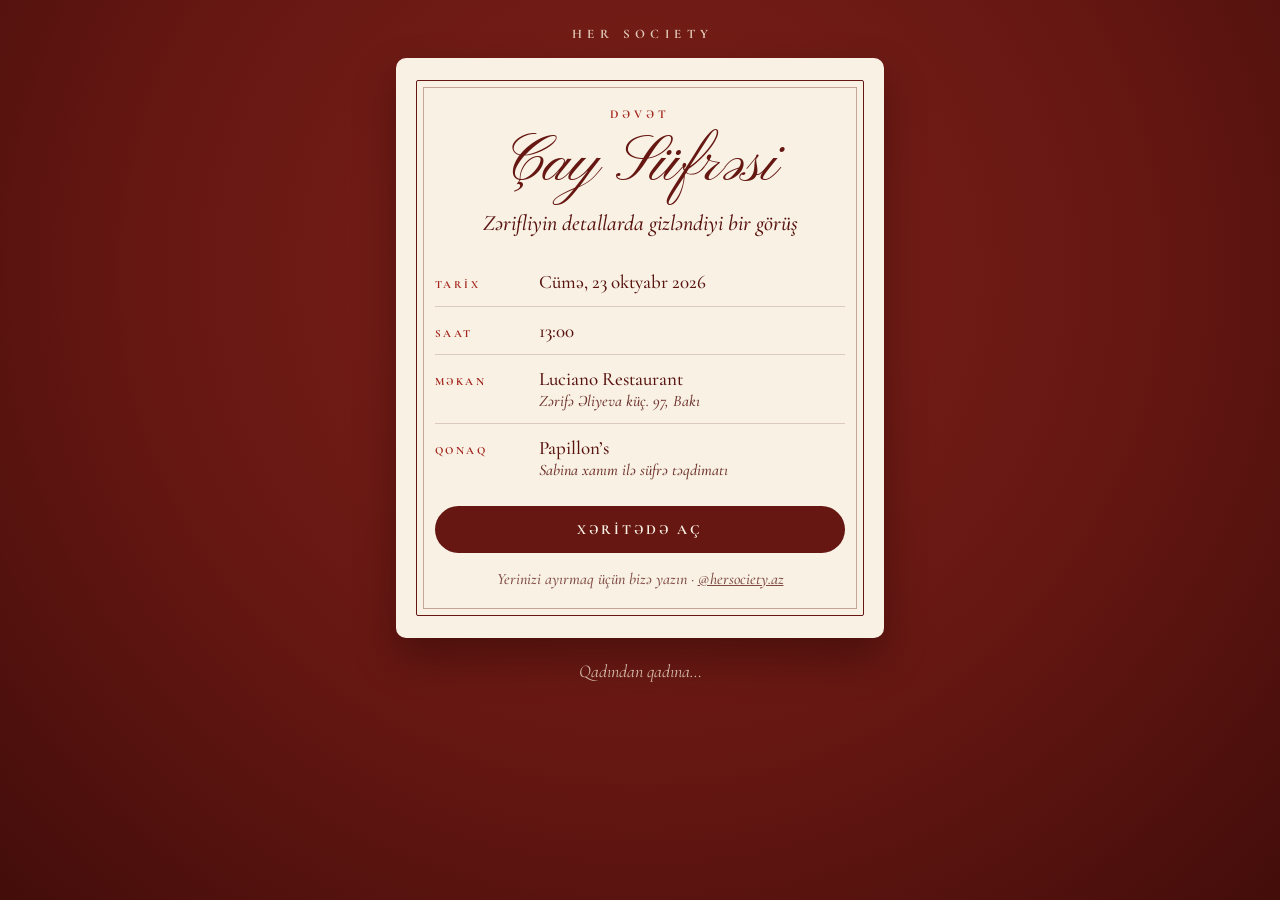
==== index.html @ 9d61eb7e "Add guest-pass system: admin card generator, guest page, door scanner Co-Authored-By: Claude Opus 5." ====
<!doctype html>
<html lang="az"><head><meta charset="utf-8">
<meta name="viewport" content="width=device-width,initial-scale=1,viewport-fit=cover">
<meta name="robots" content="noindex,nofollow">
<meta name="theme-color" content="#661712">
<title>Çay Süfrəsi · HER Society</title>
<link rel="icon" href="data:,">
<link rel="stylesheet" href="style.css">
<style>
.hello{font-size:22px;margin-top:6px}
.badge{display:inline-block;margin-top:10px;border:1.5px solid var(--red);color:var(--red);border-radius:999px;padding:6px 16px;font-weight:700;letter-spacing:.2em;font-size:12px}
</style>
</head><body>
<div class="wrap">
  <div class="brand">HER SOCIETY</div>
  <div class="card"><div class="frame center">
    <div class="caps" id="kicker">DƏVƏT</div>
    <h1 class="script" style="margin-top:6px">Çay Süfrəsi</h1>
    <div id="hello" class="it hello">Zərifliyin detallarda gizləndiyi bir görüş</div>
    <div id="badge" class="badge hidden"></div>
    <div style="text-align:left;margin-top:22px">
      <div class="row"><div class="l">TARİX</div><div class="v">Cümə, 23 oktyabr 2026</div></div>
      <div class="row"><div class="l">SAAT</div><div class="v">13:00</div></div>
      <div class="row"><div class="l">MƏKAN</div><div class="v">Luciano Restaurant<small>Zərifə Əliyeva küç. 97, Bakı</small></div></div>
      <div class="row"><div class="l">QONAQ</div><div class="v">Papillon’s<small>Sabina xanım ilə süfrə təqdimatı</small></div></div>
    </div>
    <a class="btn primary" id="map" target="_blank" rel="noopener">XƏRİTƏDƏ AÇ</a>
    <p id="note" class="it muted" style="margin-top:16px;font-size:16px"></p>
  </div></div>
  <div class="foot">Qadından qadına…</div>
</div>
<script src="common.js"></script>
<script>
document.getElementById('map').href = HS.MAP;
const t = HS.parse(location.hash);
const note = document.getElementById('note');
if (t) {
  document.getElementById('kicker').textContent = 'ŞƏXSİ DƏVƏT';
  document.getElementById('hello').textContent = 'Hörmətli ' + t.name + ', yeriniz ayrıldı — sizi gözləyirik';
  const b = document.getElementById('badge'); b.textContent = 'DƏVƏT № ' + HS.pad(t.num); b.classList.remove('hidden');
  note.textContent = 'Girişdə dəvət kartınızdakı QR kodu göstərməyiniz kifayətdir.';
} else {
  note.innerHTML = 'Yerinizi ayırmaq üçün bizə yazın · <a href="' + HS.IG + '" style="color:inherit">@hersociety.az</a>';
}
</script>
</body></html>
---- style.css ----
@font-face{font-family:Pinyon;src:url(f/pinyon.ttf);font-display:swap}
@font-face{font-family:CG;src:url(f/cg.ttf);font-weight:300 700;font-display:swap}
@font-face{font-family:CG;src:url(f/cgi.ttf);font-style:italic;font-weight:300 700;font-display:swap}
@font-face{font-family:Bodoni;src:url(f/bodoni.ttf);font-weight:400 900;font-display:swap}
:root{--red:#661712;--red2:#A3241B;--ink:#58130F;--cream:#F8F1E4;--cream2:#EFE3CF;--ok:#1F6B3A;--bad:#A3241B}
*{box-sizing:border-box;margin:0;padding:0;-webkit-tap-highlight-color:transparent}
html{-webkit-text-size-adjust:100%}
body{min-height:100vh;min-height:100dvh;background:radial-gradient(ellipse at 50% 30%,#7d2019 0%,#661712 55%,#430d0a 100%) fixed;color:var(--ink);font-family:CG,Georgia,serif;font-size:18px}
.wrap{max-width:520px;margin:0 auto;padding:20px 16px 40px}
.brand{text-align:center;color:#F3E6D2;font-weight:700;letter-spacing:.42em;padding-left:.42em;font-size:13px;opacity:.85;margin:6px 0 16px}
.card{background:var(--cream);border-radius:10px;padding:22px 20px;box-shadow:0 20px 40px rgba(20,0,0,.35);position:relative}
.card+.card{margin-top:14px}
.frame{border:1.5px solid var(--red);outline:1px solid rgba(102,23,18,.35);outline-offset:-8px;padding:26px 18px;border-radius:2px}
.caps{font-weight:700;letter-spacing:.32em;text-transform:none;font-size:12px;color:var(--red2)}
.script{font-family:Pinyon,cursive;color:var(--red);line-height:1.2}
.it{font-style:italic;font-weight:500}
.center{text-align:center}
h1.script{font-size:64px;font-weight:400}
.muted{opacity:.75}
label{display:block;font-weight:700;letter-spacing:.25em;font-size:11px;color:var(--red2);margin:14px 0 6px}
input{width:100%;font:500 20px CG,Georgia,serif;color:var(--ink);background:#fff;border:1.5px solid rgba(102,23,18,.35);border-radius:8px;padding:12px 14px;outline:none}
input:focus{border-color:var(--red)}
.btn{display:block;width:100%;border:0;border-radius:999px;padding:15px 18px;margin-top:14px;font:700 14px CG,Georgia,serif;letter-spacing:.22em;cursor:pointer;text-align:center;text-decoration:none}
.btn.primary{background:var(--red);color:#F8F1E4}
.btn.ghost{background:transparent;color:var(--red);border:1.5px solid var(--red)}
.btn:disabled{opacity:.5}
.err{color:var(--bad);font-style:italic;margin-top:10px;min-height:1.2em}
.row{display:flex;gap:12px;align-items:baseline;padding:12px 0;border-bottom:1px solid rgba(102,23,18,.18)}
.row:last-child{border-bottom:0}
.row .l{width:92px;flex:none;font-weight:700;letter-spacing:.22em;font-size:11px;color:var(--red2)}
.row .v{font-weight:500;font-size:19px;line-height:1.25}
.row .v small{display:block;font-style:italic;font-size:16px;opacity:.85}
.list .item{display:flex;justify-content:space-between;align-items:center;gap:10px;padding:10px 0;border-bottom:1px solid rgba(102,23,18,.15)}
.list .item:last-child{border-bottom:0}
.list .nm{font-weight:600;font-size:18px}
.list .sm{font-size:14px;opacity:.75}
.link{background:none;border:0;color:var(--red2);font:700 12px CG,Georgia,serif;letter-spacing:.15em;cursor:pointer;padding:6px 4px;text-decoration:underline}
.hidden{display:none!important}
.foot{text-align:center;color:#F3E6D2;font-style:italic;opacity:.8;margin-top:22px}
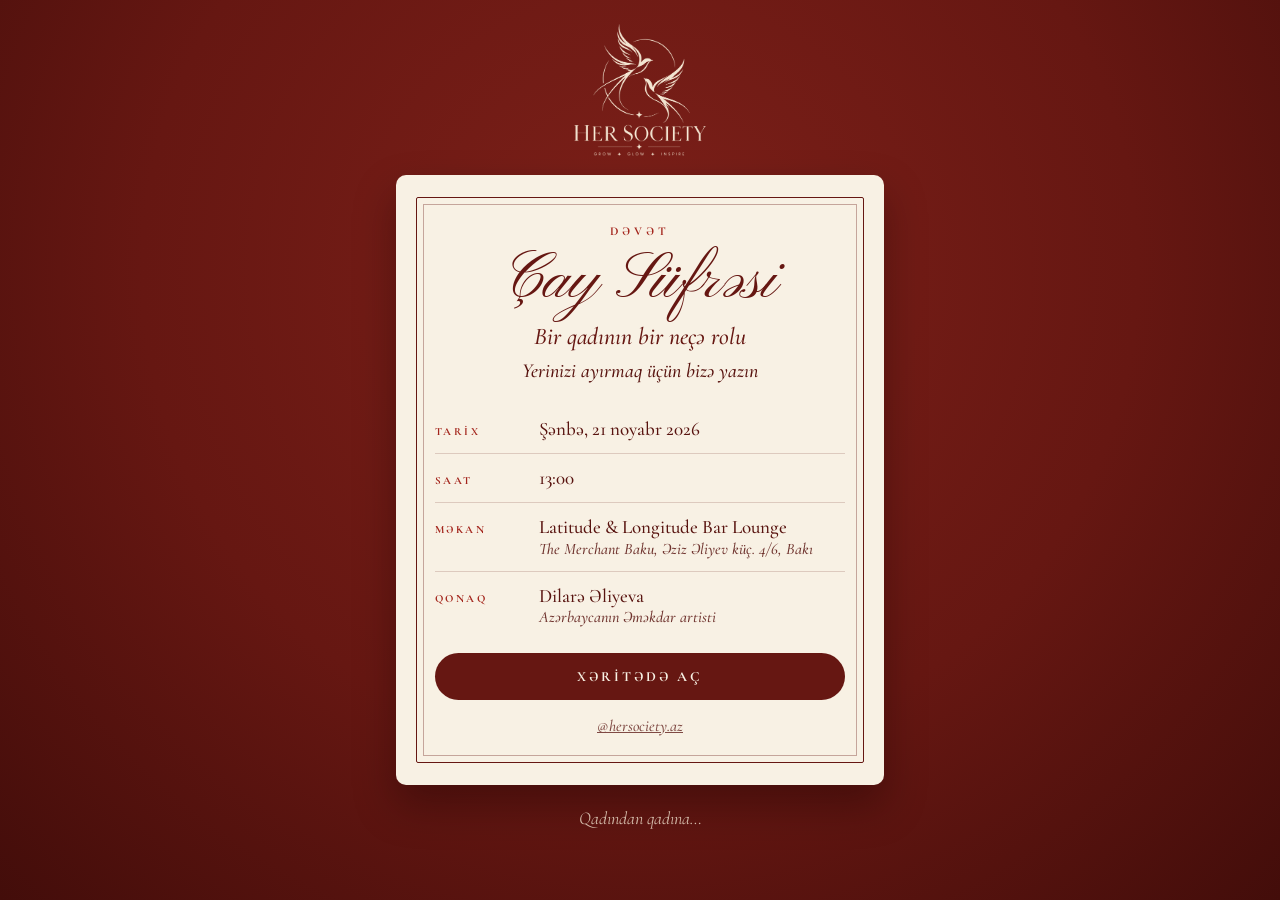
==== commit de7dfa4a: "Update guest-pass system for 21 Nov event; add logo New event details (date, venue, guest, theme), n" ====
--- a/index.html
+++ b/index.html
@@ -7,22 +7,25 @@
 <link rel="icon" href="data:,">
 <link rel="stylesheet" href="style.css">
 <style>
-.hello{font-size:22px;margin-top:6px}
+.theme{font-size:24px;color:var(--red);margin-top:2px}
+.hello{font-size:20px;margin-top:8px}
+.logo{text-align:center;margin:4px 0 14px}.logo img{width:132px;height:auto}
 .badge{display:inline-block;margin-top:10px;border:1.5px solid var(--red);color:var(--red);border-radius:999px;padding:6px 16px;font-weight:700;letter-spacing:.2em;font-size:12px}
 </style>
 </head><body>
 <div class="wrap">
-  <div class="brand">HER SOCIETY</div>
+  <div class="logo"><img src="logo.png" alt="HER Society"></div>
   <div class="card"><div class="frame center">
     <div class="caps" id="kicker">DƏVƏT</div>
     <h1 class="script" style="margin-top:6px">Çay Süfrəsi</h1>
-    <div id="hello" class="it hello">Zərifliyin detallarda gizləndiyi bir görüş</div>
+    <div class="it theme">Bir qadının bir neçə rolu</div>
+    <div id="hello" class="it hello">Yerinizi ayırmaq üçün bizə yazın</div>
     <div id="badge" class="badge hidden"></div>
     <div style="text-align:left;margin-top:22px">
-      <div class="row"><div class="l">TARİX</div><div class="v">Cümə, 23 oktyabr 2026</div></div>
+      <div class="row"><div class="l">TARİX</div><div class="v">Şənbə, 21 noyabr 2026</div></div>
       <div class="row"><div class="l">SAAT</div><div class="v">13:00</div></div>
-      <div class="row"><div class="l">MƏKAN</div><div class="v">Luciano Restaurant<small>Zərifə Əliyeva küç. 97, Bakı</small></div></div>
-      <div class="row"><div class="l">QONAQ</div><div class="v">Papillon’s<small>Sabina xanım ilə süfrə təqdimatı</small></div></div>
+      <div class="row"><div class="l">MƏKAN</div><div class="v"><span lang="en">Latitude &amp; Longitude Bar Lounge</span><small>The Merchant Baku, Əziz Əliyev küç. 4/6, Bakı</small></div></div>
+      <div class="row"><div class="l">QONAQ</div><div class="v">Dilarə Əliyeva<small>Azərbaycanın Əməkdar artisti</small></div></div>
     </div>
     <a class="btn primary" id="map" target="_blank" rel="noopener">XƏRİTƏDƏ AÇ</a>
     <p id="note" class="it muted" style="margin-top:16px;font-size:16px"></p>
@@ -40,7 +43,7 @@
   const b = document.getElementById('badge'); b.textContent = 'DƏVƏT № ' + HS.pad(t.num); b.classList.remove('hidden');
   note.textContent = 'Girişdə dəvət kartınızdakı QR kodu göstərməyiniz kifayətdir.';
 } else {
-  note.innerHTML = 'Yerinizi ayırmaq üçün bizə yazın · <a href="' + HS.IG + '" style="color:inherit">@hersociety.az</a>';
+  note.innerHTML = '<a href="' + HS.IG + '" style="color:inherit">@hersociety.az</a>';
 }
 </script>
 </body></html>
